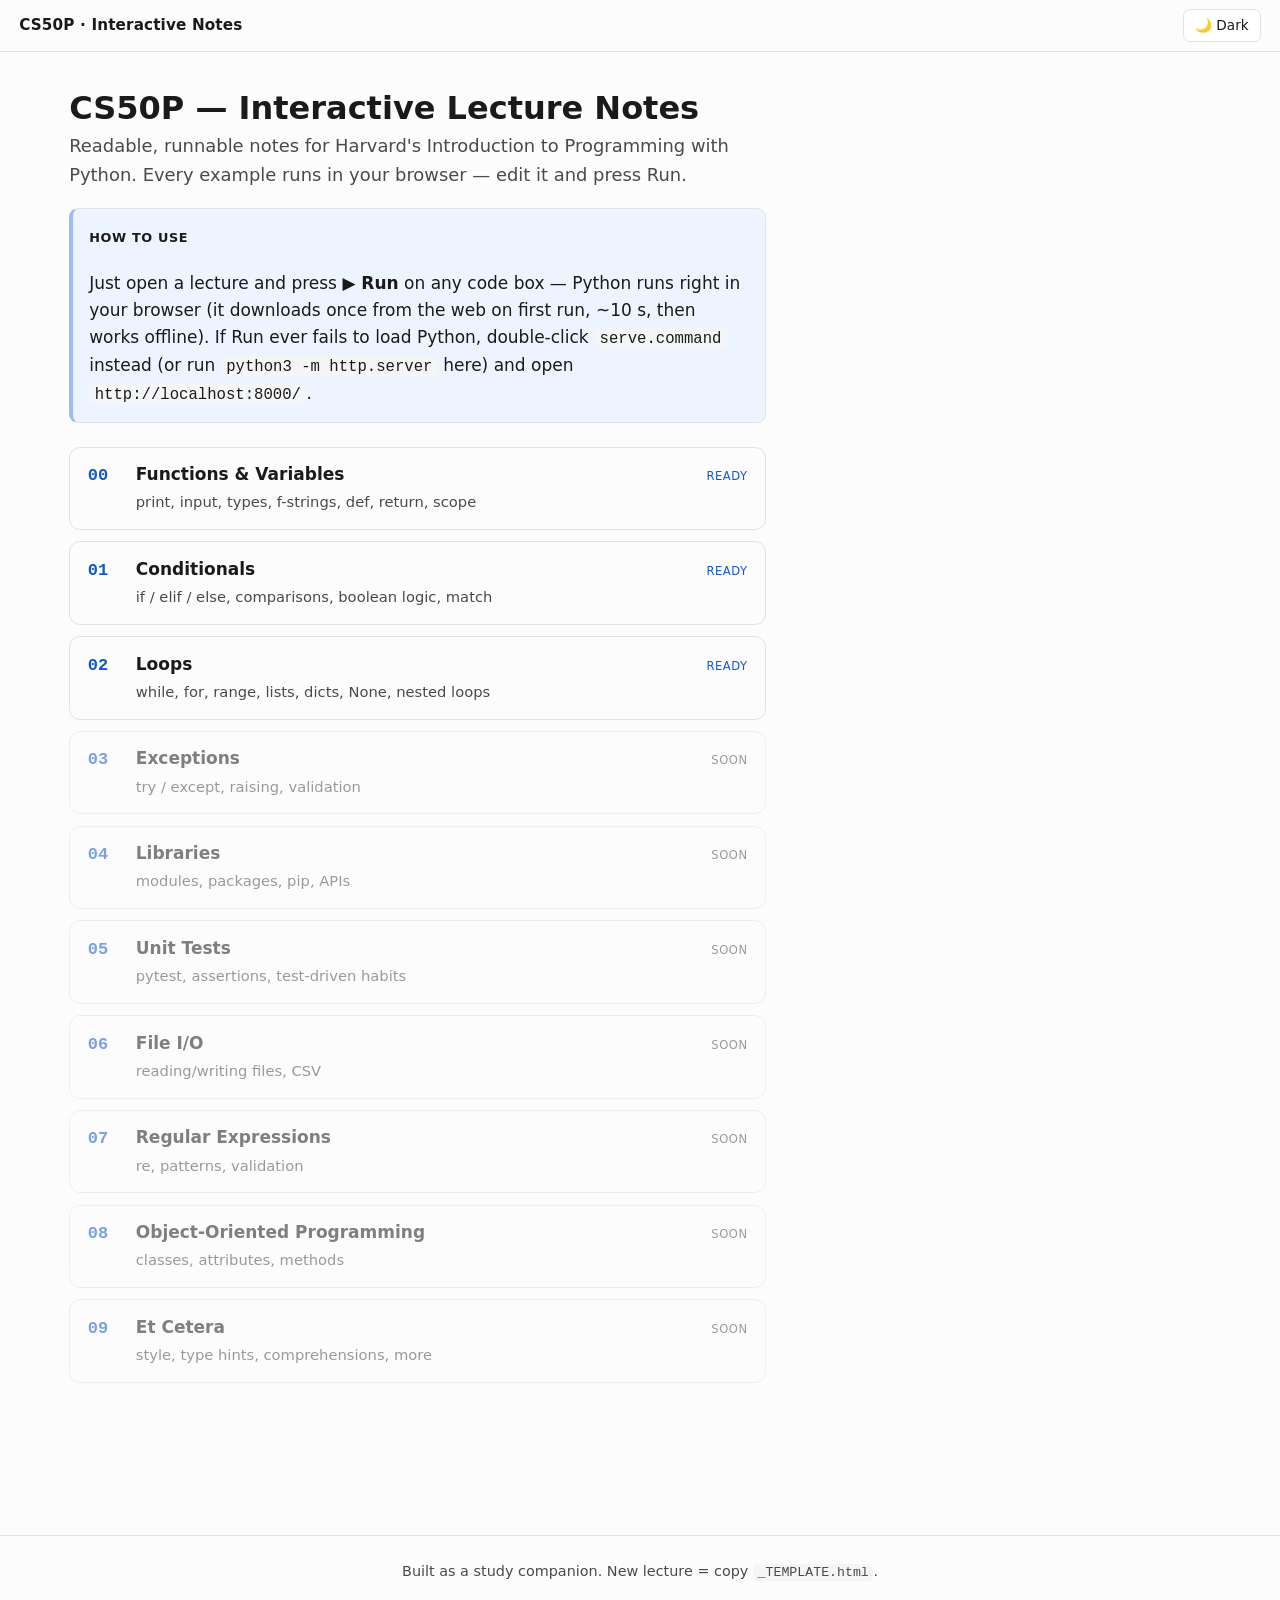
==== index.html @ d5aa1384 "Add Lecture 2 (Loops) Co-Authored-By: Claude Opus 4.8 (1M context) <noreply@anthropic.com>" ====
<!DOCTYPE html>
<html lang="en">
<head>
<meta charset="utf-8">
<meta name="viewport" content="width=device-width, initial-scale=1">
<title>CS50P — Interactive Lecture Notes</title>
<link rel="icon" href="data:,">
<link rel="stylesheet" href="assets/notes.css">
<script>try{var t=localStorage.getItem('cs50p-theme');if(t)document.documentElement.setAttribute('data-theme',t);}catch(e){}</script>
<style>
  .lec-list { list-style: none; padding: 0; margin: 1.5rem 0; display: grid; gap: .7rem; }
  .lec-list a, .lec-list .soon {
    display: flex; align-items: baseline; gap: .8rem; text-decoration: none;
    border: 1px solid var(--rule); border-radius: 11px; padding: .85rem 1.1rem; color: var(--fg);
  }
  .lec-list a:hover { border-color: var(--accent); background: var(--code-bg); }
  .lec-list .soon { opacity: .55; }
  .lec-num { font-family: var(--mono); color: var(--accent); font-weight: 700; min-width: 2.2rem; }
  .lec-title { font-weight: 600; }
  .lec-sub { color: var(--muted); font-size: .92rem; }
  .badge { margin-left: auto; font-size: .72rem; text-transform: uppercase; letter-spacing: .05em; color: var(--muted); }
  .badge.ready { color: var(--accent); }
</style>
</head>
<body>
<div id="progress"></div>
<header class="site">
  <span class="brand">CS50P · Interactive Notes</span>
  <span class="spacer"></span>
  <button class="theme-toggle" type="button" aria-pressed="false">🌙 Dark</button>
</header>

<div class="wrap" style="grid-template-columns: minmax(0,1fr);">
<main>
  <h1>CS50P — Interactive Lecture Notes</h1>
  <p class="lead subtitle">Readable, runnable notes for Harvard's Introduction to Programming with Python. Every example runs in your browser — edit it and press Run.</p>

  <div class="callout note">
    <span class="tag">How to use</span>
    <p style="margin-bottom:0">Just open a lecture and press <strong>▶ Run</strong> on any code box — Python runs right in your browser (it downloads once from the web on first run, ~10&nbsp;s, then works offline). If Run ever fails to load Python, double-click <code>serve.command</code> instead (or run <code>python3 -m http.server</code> here) and open <code>http://localhost:8000/</code>.</p>
  </div>

  <ol class="lec-list">
    <li><a href="lecture0.html"><span class="lec-num">00</span><span><span class="lec-title">Functions &amp; Variables</span><br><span class="lec-sub">print, input, types, f-strings, def, return, scope</span></span><span class="badge ready">Ready</span></a></li>
    <li><a href="lecture1.html"><span class="lec-num">01</span><span><span class="lec-title">Conditionals</span><br><span class="lec-sub">if / elif / else, comparisons, boolean logic, match</span></span><span class="badge ready">Ready</span></a></li>
    <li><a href="lecture2.html"><span class="lec-num">02</span><span><span class="lec-title">Loops</span><br><span class="lec-sub">while, for, range, lists, dicts, None, nested loops</span></span><span class="badge ready">Ready</span></a></li>
    <li class="soon"><span class="lec-num">03</span><span><span class="lec-title">Exceptions</span><br><span class="lec-sub">try / except, raising, validation</span></span><span class="badge">Soon</span></li>
    <li class="soon"><span class="lec-num">04</span><span><span class="lec-title">Libraries</span><br><span class="lec-sub">modules, packages, pip, APIs</span></span><span class="badge">Soon</span></li>
    <li class="soon"><span class="lec-num">05</span><span><span class="lec-title">Unit Tests</span><br><span class="lec-sub">pytest, assertions, test-driven habits</span></span><span class="badge">Soon</span></li>
    <li class="soon"><span class="lec-num">06</span><span><span class="lec-title">File I/O</span><br><span class="lec-sub">reading/writing files, CSV</span></span><span class="badge">Soon</span></li>
    <li class="soon"><span class="lec-num">07</span><span><span class="lec-title">Regular Expressions</span><br><span class="lec-sub">re, patterns, validation</span></span><span class="badge">Soon</span></li>
    <li class="soon"><span class="lec-num">08</span><span><span class="lec-title">Object-Oriented Programming</span><br><span class="lec-sub">classes, attributes, methods</span></span><span class="badge">Soon</span></li>
    <li class="soon"><span class="lec-num">09</span><span><span class="lec-title">Et Cetera</span><br><span class="lec-sub">style, type hints, comprehensions, more</span></span><span class="badge">Soon</span></li>
  </ol>
</main>
</div>

<footer class="site">Built as a study companion. New lecture = copy <code>_TEMPLATE.html</code>.</footer>
<script src="assets/notes.js" defer></script>
</body>
</html>
---- assets/notes.css ----
/* CS50P interactive lecture notes — shared styles.
   Lean by design: no framework, no build step. Light/dark via CSS variables. */

:root {
  --bg: #fcfcfc;
  --fg: #1a1a1a;
  --muted: #4a4a4a;
  --rule: #e3e3e3;
  --link: #1457c8;
  --accent: #1457c8;
  --code-bg: #f4f5f7;
  --code-fg: #1a1a1a;
  --comment: #6a8a5a;
  --panel: #ffffff;
  --note-bg: #eef4ff;
  --note-br: #9dbcf5;
  --gotcha-bg: #fff5e9;
  --gotcha-br: #f0b366;
  --good-bg: #e9f8ee;
  --good-br: #6fcf97;
  --bad-bg: #fdecec;
  --bad-br: #e88;
  --mm-bg: #f3eefe;
  --mm-br: #b79ef0;
  --maxw: 68ch;
  --mono: ui-monospace, "SF Mono", "JetBrains Mono", Menlo, Consolas, monospace;
  --sans: system-ui, -apple-system, "Segoe UI", Roboto, Helvetica, Arial, sans-serif;
}
[data-theme="dark"] {
  --bg: #15171a;
  --fg: #e6e6e6;
  --muted: #a0a0a0;
  --rule: #2c2f34;
  --link: #79a8ff;
  --accent: #79a8ff;
  --code-bg: #1e2126;
  --code-fg: #e6e6e6;
  --comment: #8fb87a;
  --panel: #1b1e22;
  --note-bg: #16243d;
  --note-br: #2f5694;
  --gotcha-bg: #2f2410;
  --gotcha-br: #7a5a23;
  --good-bg: #12301d;
  --good-br: #2f7a4d;
  --bad-bg: #321a1a;
  --bad-br: #7a3535;
  --mm-bg: #221a36;
  --mm-br: #5b4791;
}

* { box-sizing: border-box; }
html { font-size: 100%; scroll-behavior: smooth; }
@media (prefers-reduced-motion: reduce) { html { scroll-behavior: auto; } }

body {
  margin: 0;
  background: var(--bg);
  color: var(--fg);
  font-family: var(--sans);
  line-height: 1.6;
  font-size: 1.0625rem;
}

/* ---- top progress bar ---- */
#progress {
  position: fixed; top: 0; left: 0; height: 3px; width: 0%;
  background: var(--accent); z-index: 50; transition: width .1s linear;
}
@media (prefers-reduced-motion: reduce) { #progress { transition: none; } }

/* ---- header ---- */
header.site {
  position: sticky; top: 0; z-index: 40;
  display: flex; align-items: center; justify-content: space-between;
  gap: 1rem; padding: .55rem 1.2rem;
  background: var(--bg); /* fallback for older Safari */
  background: color-mix(in srgb, var(--bg) 88%, transparent);
  -webkit-backdrop-filter: blur(6px);
  backdrop-filter: blur(6px);
  border-bottom: 1px solid var(--rule);
}
header.site .brand { font-weight: 650; font-size: .95rem; letter-spacing: .01em; }
header.site a.brand { color: var(--fg); text-decoration: none; }
header.site .spacer { flex: 1; }
.theme-toggle {
  font: inherit; font-size: .85rem; cursor: pointer;
  background: var(--panel); color: var(--fg);
  border: 1px solid var(--rule); border-radius: 7px; padding: .3rem .7rem;
}
.theme-toggle:hover { border-color: var(--accent); }

/* ---- layout: TOC + content ---- */
.wrap { display: grid; grid-template-columns: minmax(0,1fr); max-width: 1180px; margin: 0 auto; }
@media (min-width: 1080px) {
  .wrap { grid-template-columns: 240px minmax(0,1fr); gap: 2.5rem; padding-right: 1.5rem; }
}
nav.toc {
  font-size: .9rem; padding: 1.5rem 0 1.5rem 1.2rem;
}
@media (min-width: 1080px) {
  nav.toc { position: sticky; top: 3.4rem; align-self: start; max-height: calc(100vh - 4rem); overflow-y: auto; }
}
nav.toc .toc-title { text-transform: uppercase; letter-spacing: .08em; font-size: .72rem; color: var(--muted); margin: 0 0 .6rem; }
nav.toc ol { list-style: none; margin: 0; padding: 0; }
nav.toc li { margin: .15rem 0; }
nav.toc a { color: var(--muted); text-decoration: none; display: block; padding: .2rem .5rem; border-left: 2px solid transparent; border-radius: 0 5px 5px 0; }
nav.toc a:hover { color: var(--fg); }
nav.toc a.active { color: var(--accent); border-left-color: var(--accent); background: var(--code-bg); }
nav.toc details { margin-bottom: .5rem; }
@media (min-width: 1080px) { nav.toc details > summary { display: none; } nav.toc details[open] ol, nav.toc ol { display: block; } }

main {
  max-width: var(--maxw);
  padding: 1.5rem 1.2rem 5rem;
  margin: 0 auto;
}
@media (min-width: 1080px) { main { margin: 0; } }

/* ---- prose ---- */
main h1 { font-size: 2rem; line-height: 1.2; margin: .8rem 0 .3rem; }
main h2 { font-size: 1.4rem; margin: 2.4rem 0 .6rem; padding-top: .4rem; scroll-margin-top: 4rem; border-top: 1px solid var(--rule); }
main h3 { font-size: 1.12rem; margin: 1.6rem 0 .4rem; scroll-margin-top: 4rem; }
main p, main li { max-width: var(--maxw); }
main a { color: var(--link); }
.lead { font-size: 1.12rem; color: var(--muted); }
.subtitle { color: var(--muted); margin-top: 0; }
code { font-family: var(--mono); font-size: .92em; background: var(--code-bg); padding: .1em .35em; border-radius: 5px; }
kbd { font-family: var(--mono); font-size: .82em; background: var(--panel); border: 1px solid var(--rule); border-bottom-width: 2px; border-radius: 5px; padding: .05em .4em; }

/* "what you'll be able to do" */
.objectives { background: var(--panel); border: 1px solid var(--rule); border-radius: 12px; padding: 1rem 1.2rem; }
.objectives h2 { border: 0; margin: 0 0 .4rem; padding: 0; font-size: 1rem; text-transform: uppercase; letter-spacing: .06em; color: var(--muted); }
.objectives ul { margin: 0; padding-left: 1.2rem; }
.objectives li { margin: .3rem 0; }

/* ---- callouts ---- */
.callout { border: 1px solid var(--rule); border-left-width: 4px; border-radius: 9px; padding: .85rem 1rem; margin: 1.2rem 0; }
.callout p:first-child { margin-top: 0; } .callout p:last-child { margin-bottom: 0; }
.callout .tag { font-weight: 650; font-size: .8rem; text-transform: uppercase; letter-spacing: .05em; display: inline-block; margin-bottom: .25rem; }
.note   { background: var(--note-bg);   border-left-color: var(--note-br); }
.gotcha { background: var(--gotcha-bg); border-left-color: var(--gotcha-br); }
.later  { background: var(--code-bg);   border-left-color: var(--muted); font-size: .95rem; }

/* mental model box */
.mental-model { background: var(--mm-bg); border: 1px solid var(--mm-br); border-radius: 12px; padding: 1.1rem 1.2rem; margin: 1.4rem 0; }
.mental-model .tag { color: var(--accent); }
.mm-diagram { display: flex; flex-wrap: wrap; gap: .6rem 1rem; align-items: stretch; margin-top: .8rem; }
.mm-card { flex: 1 1 220px; background: var(--panel); border: 1px solid var(--rule); border-radius: 9px; padding: .7rem .85rem; }
.mm-card b { display: block; font-family: var(--mono); }
.mm-card .arrow { color: var(--accent); font-weight: 700; }

/* ---- code cells (break out wider than prose) ---- */
.cell { margin: 1.1rem 0; }
.cell, .codeblock { width: 100%; }
@media (min-width: 880px) {
  .cell, .codeblock { width: calc(100% + 7rem); margin-left: -3.5rem; margin-right: -3.5rem; }
}
.cell-shell { border: 1px solid var(--rule); border-radius: 11px; overflow: hidden; background: var(--code-bg); }
.cell-code {
  display: block; width: 100%; border: 0; resize: vertical; min-height: 2.6rem;
  font-family: var(--mono); font-size: .95rem; line-height: 1.5;
  padding: .8rem 1rem; background: var(--code-bg); color: var(--code-fg);
  tab-size: 4; white-space: pre; overflow-x: auto; scrollbar-gutter: stable;
}
.cell-code:focus { outline: 2px solid var(--accent); outline-offset: -2px; }
.cell-bar button:focus-visible, .quiz .opt:focus-visible, .theme-toggle:focus-visible,
.copy-btn:focus-visible, nav.toc a:focus-visible { outline: 2px solid var(--accent); outline-offset: 2px; }
.cell-bar { display: flex; align-items: center; gap: .5rem; padding: .45rem .6rem; border-top: 1px solid var(--rule); background: var(--panel); }
.cell-bar button {
  font: inherit; font-size: .85rem; cursor: pointer; border-radius: 7px;
  border: 1px solid var(--rule); background: var(--bg); color: var(--fg); padding: .3rem .7rem;
}
.cell-bar button.run { background: var(--accent); color: #fff; border-color: var(--accent); font-weight: 600; }
.cell-bar button:hover { filter: brightness(1.05); }
.cell-bar button:disabled { opacity: .55; cursor: progress; }
.cell-bar .status { font-size: .8rem; color: var(--muted); margin-left: auto; }
.cell-out {
  font-family: var(--mono); font-size: .92rem; white-space: pre-wrap; word-break: break-word;
  margin: 0; padding: 0 1rem; max-height: 0; overflow: hidden;
  border-top: 0 solid var(--rule); background: var(--panel); transition: max-height .15s ease, padding .15s ease;
}
.cell-out.show { max-height: 75vh; overflow: auto; padding: .7rem 1rem; border-top: 1px solid var(--rule); }
.cell-out.show.stale { opacity: .5; }  /* output no longer matches edited code */
.cell-out .err { color: #c0392b; } [data-theme="dark"] .cell-out .err { color: #ff6b6b; }
.cell-out .err b { color: inherit; }
@media (prefers-reduced-motion: reduce) { .cell-out { transition: none; } }

/* caption shown just above a code cell */
.cell-note { color: var(--muted); font-size: .92rem; margin: 1.15rem 0 .35rem; }

/* static (non-runnable) code block + copy */
.codeblock { position: relative; }
.codeblock pre { margin: 0; background: var(--code-bg); border: 1px solid var(--rule); border-radius: 11px; padding: .9rem 1rem; overflow-x: auto; }
.codeblock pre code { background: none; padding: 0; font-size: .92rem; }
.copy-btn { position: absolute; top: .5rem; right: .5rem; font: inherit; font-size: .78rem; cursor: pointer; background: var(--panel); border: 1px solid var(--rule); border-radius: 6px; padding: .2rem .55rem; color: var(--fg); }
.copy-btn:hover { border-color: var(--accent); }

/* tint comments in code (purely cosmetic, applied by JS) */
.cmt { color: var(--comment); font-style: italic; }

/* ---- predict / reveal ---- */
details.predict { border: 1px dashed var(--note-br); border-radius: 9px; padding: .2rem .9rem; margin: 1rem 0; background: var(--note-bg); }
details.predict > summary { cursor: pointer; font-weight: 600; padding: .55rem 0; }
details.predict > summary::marker { color: var(--accent); }
details.predict pre { background: var(--panel); border: 1px solid var(--rule); border-radius: 7px; padding: .6rem .8rem; overflow-x: auto; font-family: var(--mono); font-size: .9rem; }

/* ---- quiz ---- */
.quiz { border: 1px solid var(--rule); border-radius: 11px; padding: 1rem 1.1rem; margin: 1.3rem 0; background: var(--panel); }
.quiz .quiz-q { font-weight: 600; margin: 0 0 .7rem; }
.quiz .opts { display: grid; gap: .5rem; }
.quiz .opt {
  display: block; width: 100%; text-align: left; font: inherit; cursor: pointer;
  background: var(--bg); color: var(--fg); border: 1px solid var(--rule); border-radius: 8px; padding: .55rem .8rem;
}
.quiz .opt:hover { border-color: var(--accent); }
.quiz .opt.correct { background: var(--good-bg); border-color: var(--good-br); }
.quiz .opt.wrong   { background: var(--bad-bg);  border-color: var(--bad-br); }
.quiz .opt[disabled] { cursor: default; }
.quiz .why { display: none; margin-top: .7rem; font-size: .95rem; padding: .55rem .8rem; border-radius: 8px; background: var(--code-bg); }
.quiz .why.show { display: block; }
.quiz .why.ok { background: var(--good-bg); }

/* gotchas recap list */
.gotcha-list { background: var(--gotcha-bg); border: 1px solid var(--gotcha-br); border-radius: 12px; padding: 1rem 1.2rem 1rem 1.4rem; }
.gotcha-list h2 { border: 0; margin-top: .2rem; }
.gotcha-list li { margin: .4rem 0; }

footer.site { border-top: 1px solid var(--rule); margin-top: 3rem; padding: 1.5rem 1.2rem; color: var(--muted); font-size: .9rem; text-align: center; }

.banner { background: var(--gotcha-bg); border-bottom: 1px solid var(--gotcha-br); padding: .7rem 1.2rem; font-size: .92rem; text-align: center; }
.banner code { background: var(--panel); }
.hidden { display: none !important; }

/* ---- print / PDF ---- */
@media print {
  #progress, header.site, nav.toc, .theme-toggle, .cell-bar, footer.site { display: none !important; }
  .wrap { display: block; max-width: none; padding: 0; }
  main { max-width: none; margin: 0; padding: 0; }
  .cell, .codeblock { width: 100%; margin-left: 0; margin-right: 0; }
  .cell-out, .cell-out.show { max-height: none !important; overflow: visible !important; }
  .cell-shell, .codeblock pre, .callout, .quiz, .mental-model, .gotcha-list { page-break-inside: avoid; break-inside: avoid; }
  a { color: inherit; text-decoration: underline; }
}
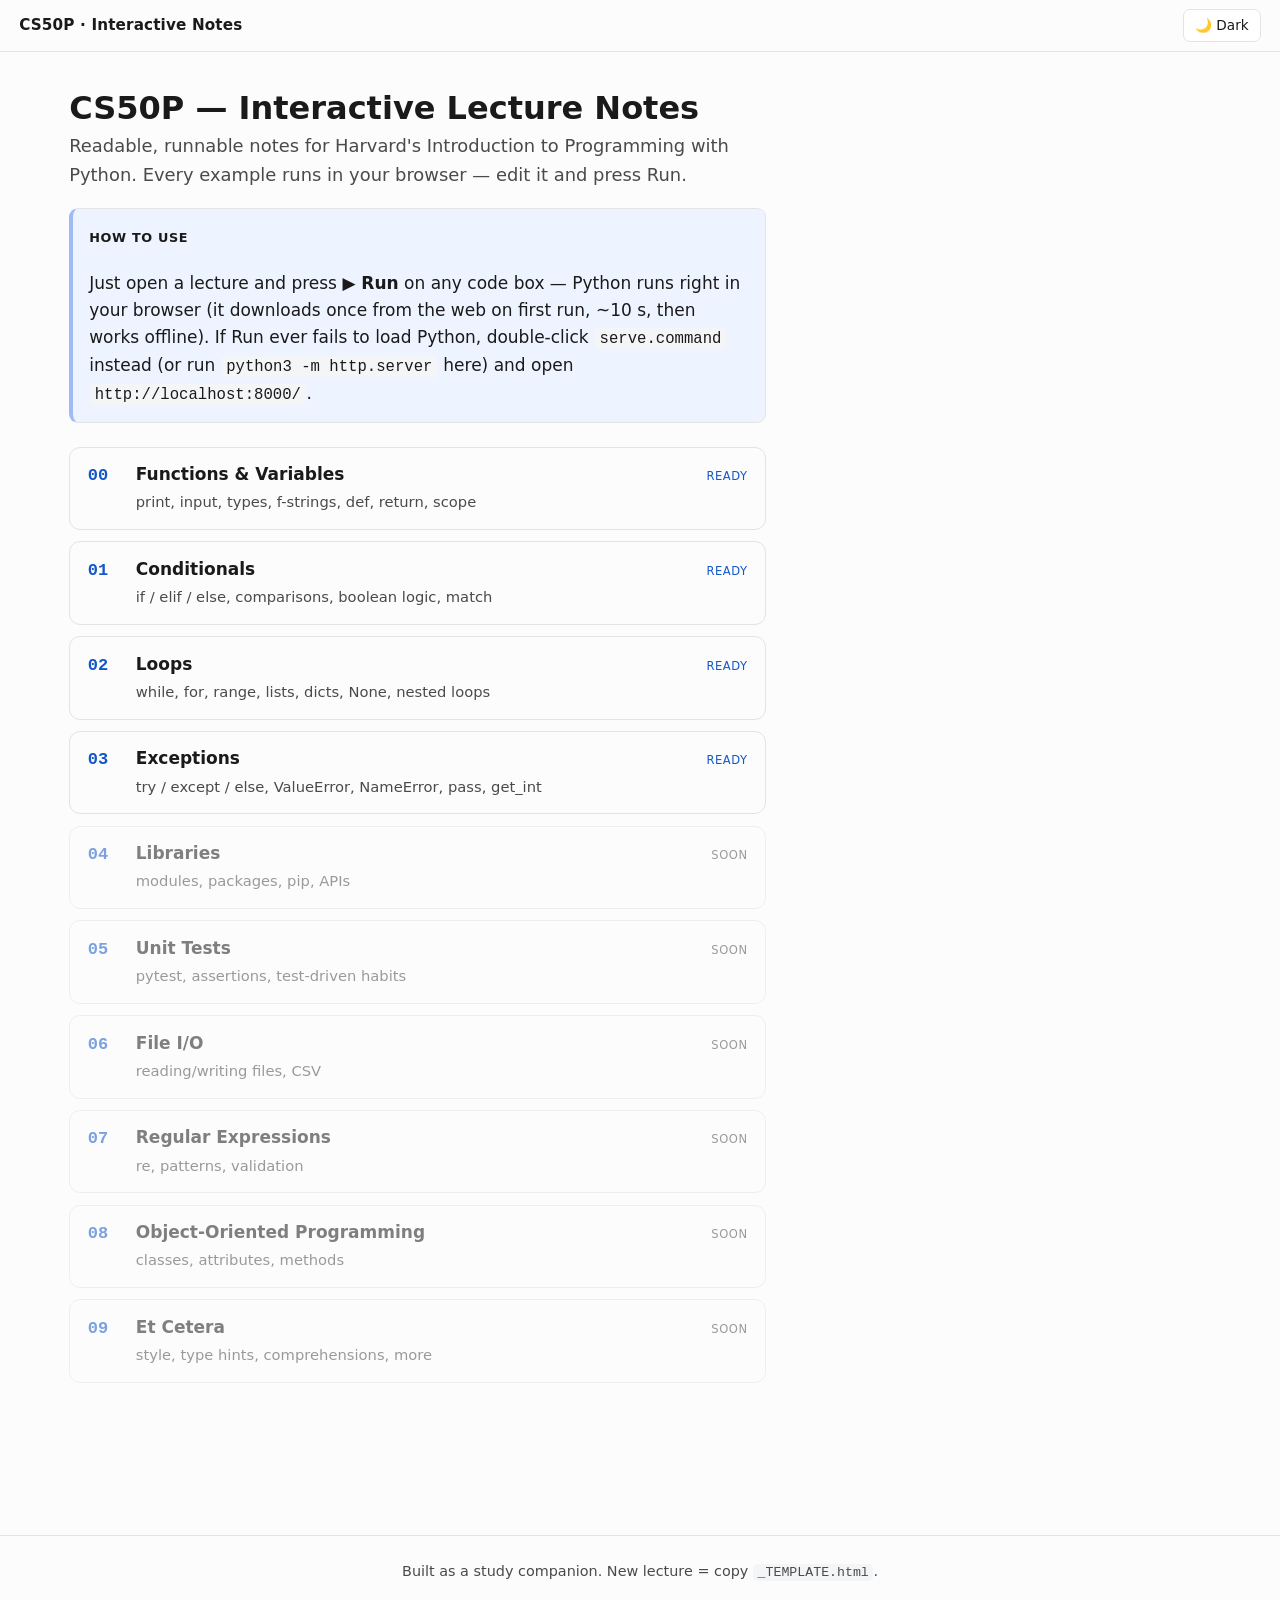
==== commit 715ecc2b: "Lecture 3 (Exceptions) + per-cell isolation engine update across all lectures Co-Authored-By: Claude" ====
--- a/index.html
+++ b/index.html
@@ -44,7 +44,7 @@
     <li><a href="lecture0.html"><span class="lec-num">00</span><span><span class="lec-title">Functions &amp; Variables</span><br><span class="lec-sub">print, input, types, f-strings, def, return, scope</span></span><span class="badge ready">Ready</span></a></li>
     <li><a href="lecture1.html"><span class="lec-num">01</span><span><span class="lec-title">Conditionals</span><br><span class="lec-sub">if / elif / else, comparisons, boolean logic, match</span></span><span class="badge ready">Ready</span></a></li>
     <li><a href="lecture2.html"><span class="lec-num">02</span><span><span class="lec-title">Loops</span><br><span class="lec-sub">while, for, range, lists, dicts, None, nested loops</span></span><span class="badge ready">Ready</span></a></li>
-    <li class="soon"><span class="lec-num">03</span><span><span class="lec-title">Exceptions</span><br><span class="lec-sub">try / except, raising, validation</span></span><span class="badge">Soon</span></li>
+    <li><a href="lecture3.html"><span class="lec-num">03</span><span><span class="lec-title">Exceptions</span><br><span class="lec-sub">try / except / else, ValueError, NameError, pass, get_int</span></span><span class="badge ready">Ready</span></a></li>
     <li class="soon"><span class="lec-num">04</span><span><span class="lec-title">Libraries</span><br><span class="lec-sub">modules, packages, pip, APIs</span></span><span class="badge">Soon</span></li>
     <li class="soon"><span class="lec-num">05</span><span><span class="lec-title">Unit Tests</span><br><span class="lec-sub">pytest, assertions, test-driven habits</span></span><span class="badge">Soon</span></li>
     <li class="soon"><span class="lec-num">06</span><span><span class="lec-title">File I/O</span><br><span class="lec-sub">reading/writing files, CSV</span></span><span class="badge">Soon</span></li>
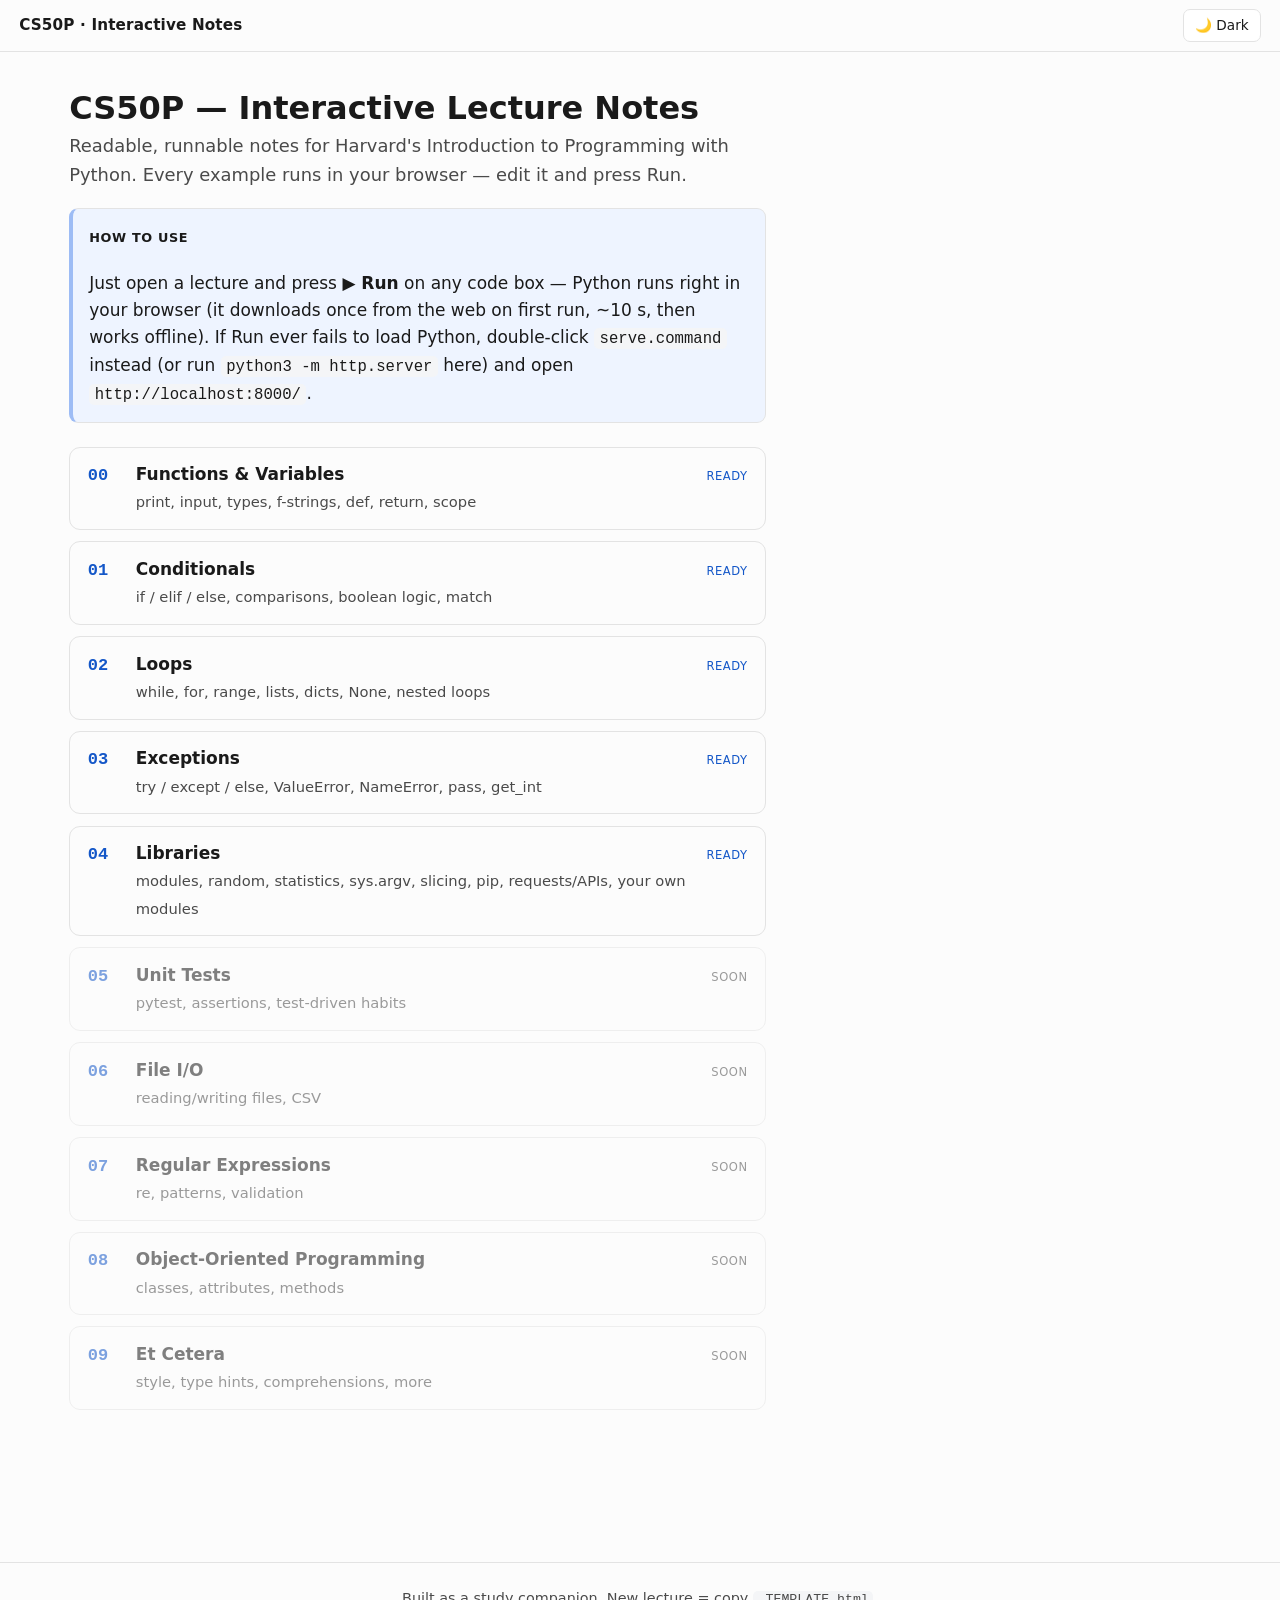
==== commit 0c1a467d: "Add Lecture 4 (Libraries) Co-Authored-By: Claude Opus 4.8 (1M context) <noreply@anthropic.com>" ====
--- a/index.html
+++ b/index.html
@@ -45,7 +45,7 @@
     <li><a href="lecture1.html"><span class="lec-num">01</span><span><span class="lec-title">Conditionals</span><br><span class="lec-sub">if / elif / else, comparisons, boolean logic, match</span></span><span class="badge ready">Ready</span></a></li>
     <li><a href="lecture2.html"><span class="lec-num">02</span><span><span class="lec-title">Loops</span><br><span class="lec-sub">while, for, range, lists, dicts, None, nested loops</span></span><span class="badge ready">Ready</span></a></li>
     <li><a href="lecture3.html"><span class="lec-num">03</span><span><span class="lec-title">Exceptions</span><br><span class="lec-sub">try / except / else, ValueError, NameError, pass, get_int</span></span><span class="badge ready">Ready</span></a></li>
-    <li class="soon"><span class="lec-num">04</span><span><span class="lec-title">Libraries</span><br><span class="lec-sub">modules, packages, pip, APIs</span></span><span class="badge">Soon</span></li>
+    <li><a href="lecture4.html"><span class="lec-num">04</span><span><span class="lec-title">Libraries</span><br><span class="lec-sub">modules, random, statistics, sys.argv, slicing, pip, requests/APIs, your own modules</span></span><span class="badge ready">Ready</span></a></li>
     <li class="soon"><span class="lec-num">05</span><span><span class="lec-title">Unit Tests</span><br><span class="lec-sub">pytest, assertions, test-driven habits</span></span><span class="badge">Soon</span></li>
     <li class="soon"><span class="lec-num">06</span><span><span class="lec-title">File I/O</span><br><span class="lec-sub">reading/writing files, CSV</span></span><span class="badge">Soon</span></li>
     <li class="soon"><span class="lec-num">07</span><span><span class="lec-title">Regular Expressions</span><br><span class="lec-sub">re, patterns, validation</span></span><span class="badge">Soon</span></li>
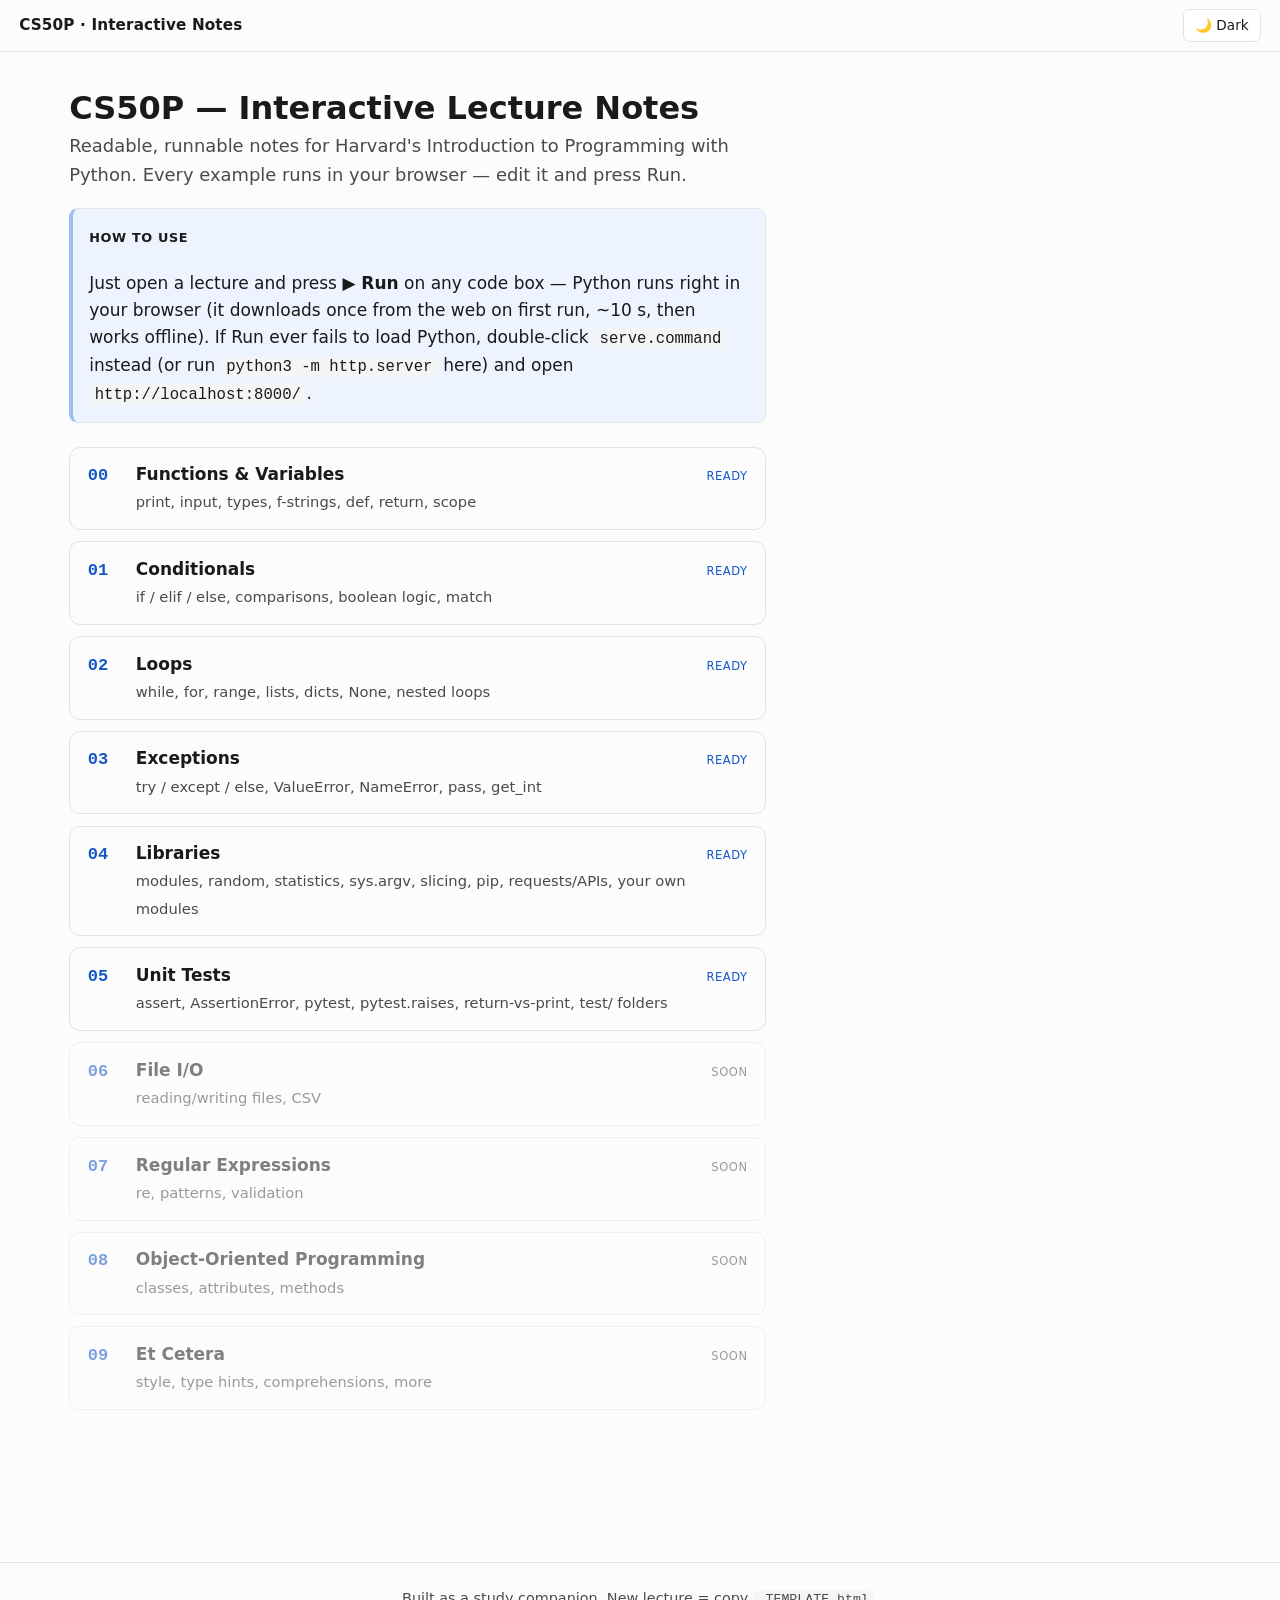
==== commit 0529b6bc: "Add Lecture 5 (Unit Tests) Co-Authored-By: Claude Opus 4.8 (1M context) <noreply@anthropic.com>" ====
--- a/index.html
+++ b/index.html
@@ -46,7 +46,7 @@
     <li><a href="lecture2.html"><span class="lec-num">02</span><span><span class="lec-title">Loops</span><br><span class="lec-sub">while, for, range, lists, dicts, None, nested loops</span></span><span class="badge ready">Ready</span></a></li>
     <li><a href="lecture3.html"><span class="lec-num">03</span><span><span class="lec-title">Exceptions</span><br><span class="lec-sub">try / except / else, ValueError, NameError, pass, get_int</span></span><span class="badge ready">Ready</span></a></li>
     <li><a href="lecture4.html"><span class="lec-num">04</span><span><span class="lec-title">Libraries</span><br><span class="lec-sub">modules, random, statistics, sys.argv, slicing, pip, requests/APIs, your own modules</span></span><span class="badge ready">Ready</span></a></li>
-    <li class="soon"><span class="lec-num">05</span><span><span class="lec-title">Unit Tests</span><br><span class="lec-sub">pytest, assertions, test-driven habits</span></span><span class="badge">Soon</span></li>
+    <li><a href="lecture5.html"><span class="lec-num">05</span><span><span class="lec-title">Unit Tests</span><br><span class="lec-sub">assert, AssertionError, pytest, pytest.raises, return-vs-print, test/ folders</span></span><span class="badge ready">Ready</span></a></li>
     <li class="soon"><span class="lec-num">06</span><span><span class="lec-title">File I/O</span><br><span class="lec-sub">reading/writing files, CSV</span></span><span class="badge">Soon</span></li>
     <li class="soon"><span class="lec-num">07</span><span><span class="lec-title">Regular Expressions</span><br><span class="lec-sub">re, patterns, validation</span></span><span class="badge">Soon</span></li>
     <li class="soon"><span class="lec-num">08</span><span><span class="lec-title">Object-Oriented Programming</span><br><span class="lec-sub">classes, attributes, methods</span></span><span class="badge">Soon</span></li>
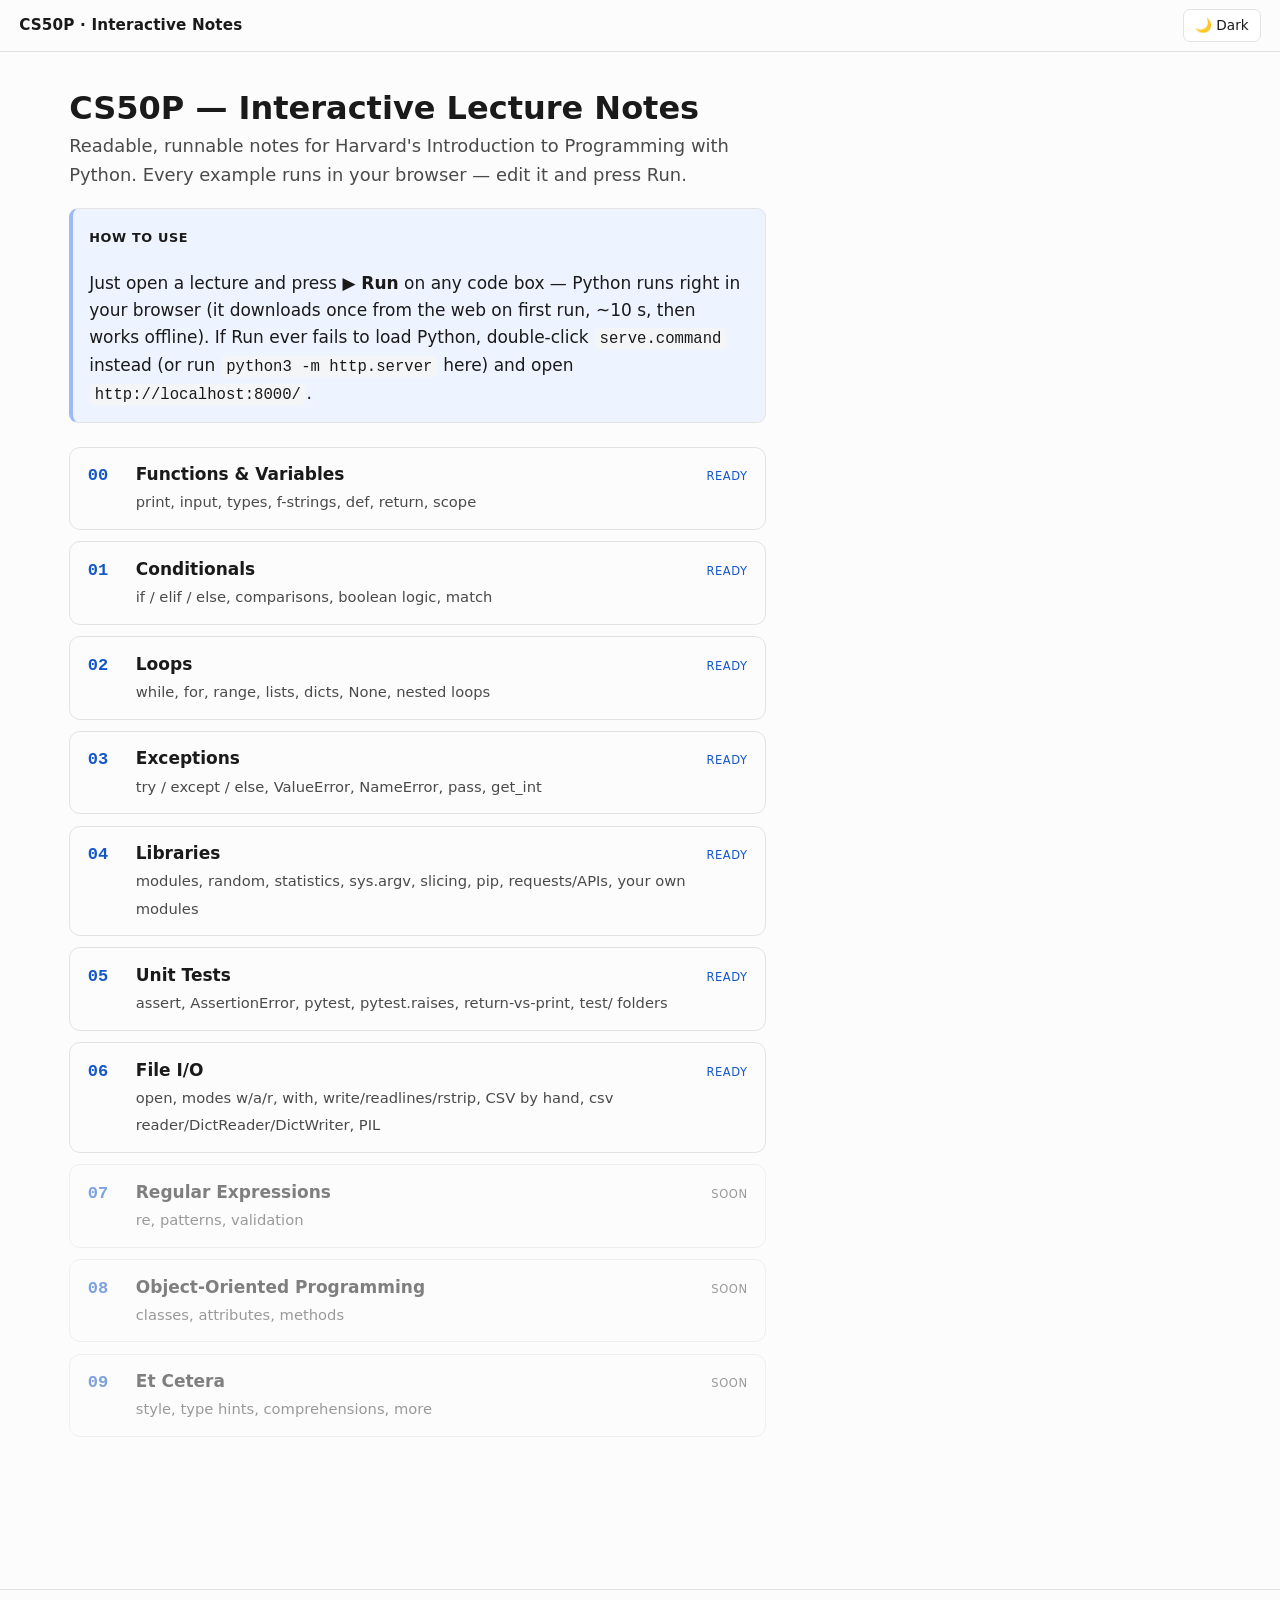
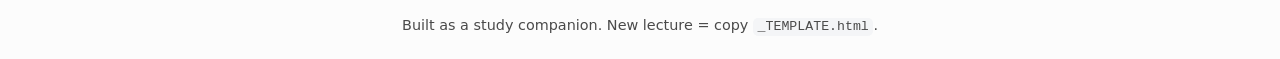
==== commit d6eed965: "Add Lecture 6 (File I/O) Co-Authored-By: Claude Opus 4.8 (1M context) <noreply@anthropic.com>" ====
--- a/index.html
+++ b/index.html
@@ -47,7 +47,7 @@
     <li><a href="lecture3.html"><span class="lec-num">03</span><span><span class="lec-title">Exceptions</span><br><span class="lec-sub">try / except / else, ValueError, NameError, pass, get_int</span></span><span class="badge ready">Ready</span></a></li>
     <li><a href="lecture4.html"><span class="lec-num">04</span><span><span class="lec-title">Libraries</span><br><span class="lec-sub">modules, random, statistics, sys.argv, slicing, pip, requests/APIs, your own modules</span></span><span class="badge ready">Ready</span></a></li>
     <li><a href="lecture5.html"><span class="lec-num">05</span><span><span class="lec-title">Unit Tests</span><br><span class="lec-sub">assert, AssertionError, pytest, pytest.raises, return-vs-print, test/ folders</span></span><span class="badge ready">Ready</span></a></li>
-    <li class="soon"><span class="lec-num">06</span><span><span class="lec-title">File I/O</span><br><span class="lec-sub">reading/writing files, CSV</span></span><span class="badge">Soon</span></li>
+    <li><a href="lecture6.html"><span class="lec-num">06</span><span><span class="lec-title">File I/O</span><br><span class="lec-sub">open, modes w/a/r, with, write/readlines/rstrip, CSV by hand, csv reader/DictReader/DictWriter, PIL</span></span><span class="badge ready">Ready</span></a></li>
     <li class="soon"><span class="lec-num">07</span><span><span class="lec-title">Regular Expressions</span><br><span class="lec-sub">re, patterns, validation</span></span><span class="badge">Soon</span></li>
     <li class="soon"><span class="lec-num">08</span><span><span class="lec-title">Object-Oriented Programming</span><br><span class="lec-sub">classes, attributes, methods</span></span><span class="badge">Soon</span></li>
     <li class="soon"><span class="lec-num">09</span><span><span class="lec-title">Et Cetera</span><br><span class="lec-sub">style, type hints, comprehensions, more</span></span><span class="badge">Soon</span></li>
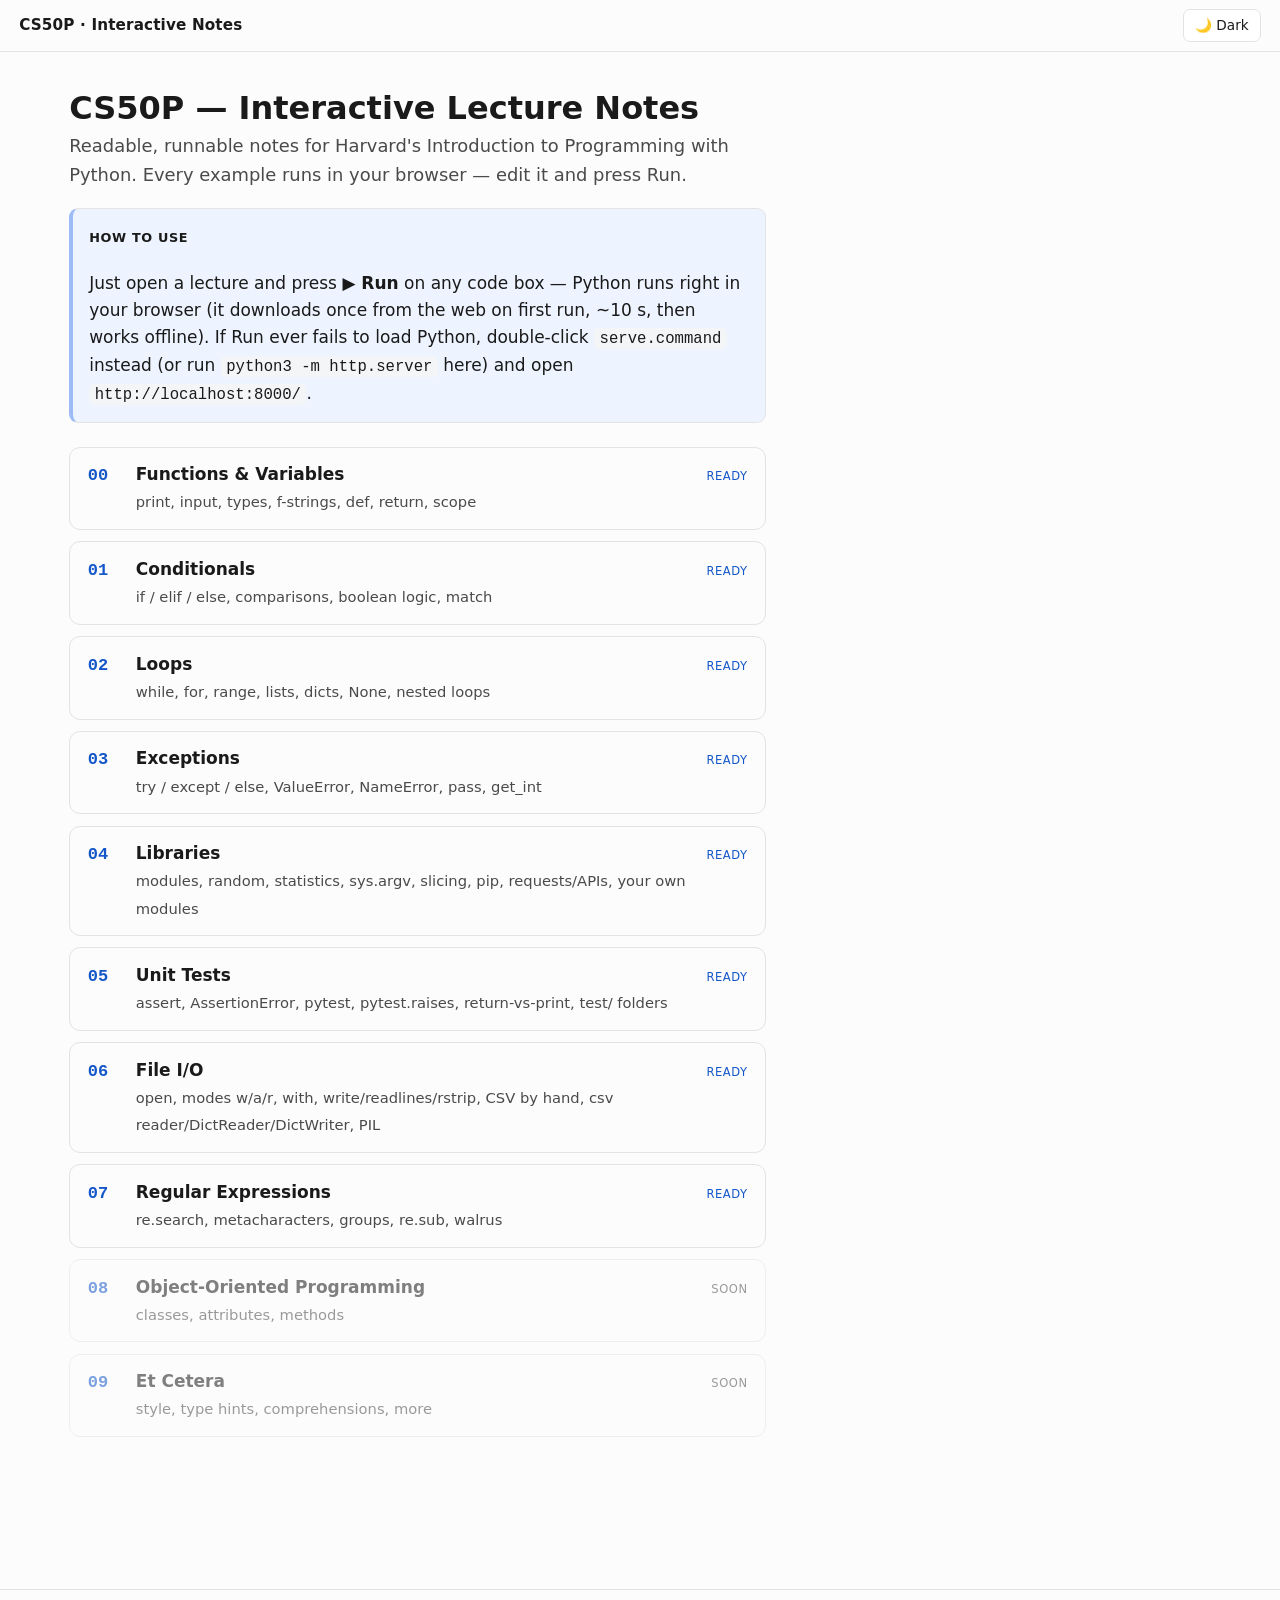
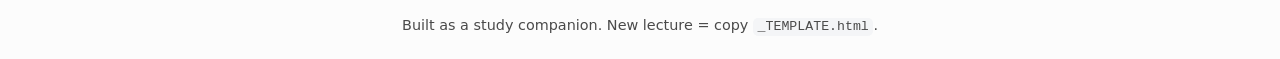
==== commit e0e29a88: "Add Lecture 7 (Regular Expressions) Co-Authored-By: Claude Opus 4.8 (1M context) <noreply@anthropic." ====
--- a/index.html
+++ b/index.html
@@ -48,7 +48,7 @@
     <li><a href="lecture4.html"><span class="lec-num">04</span><span><span class="lec-title">Libraries</span><br><span class="lec-sub">modules, random, statistics, sys.argv, slicing, pip, requests/APIs, your own modules</span></span><span class="badge ready">Ready</span></a></li>
     <li><a href="lecture5.html"><span class="lec-num">05</span><span><span class="lec-title">Unit Tests</span><br><span class="lec-sub">assert, AssertionError, pytest, pytest.raises, return-vs-print, test/ folders</span></span><span class="badge ready">Ready</span></a></li>
     <li><a href="lecture6.html"><span class="lec-num">06</span><span><span class="lec-title">File I/O</span><br><span class="lec-sub">open, modes w/a/r, with, write/readlines/rstrip, CSV by hand, csv reader/DictReader/DictWriter, PIL</span></span><span class="badge ready">Ready</span></a></li>
-    <li class="soon"><span class="lec-num">07</span><span><span class="lec-title">Regular Expressions</span><br><span class="lec-sub">re, patterns, validation</span></span><span class="badge">Soon</span></li>
+    <li><a href="lecture7.html"><span class="lec-num">07</span><span><span class="lec-title">Regular Expressions</span><br><span class="lec-sub">re.search, metacharacters, groups, re.sub, walrus</span></span><span class="badge ready">Ready</span></a></li>
     <li class="soon"><span class="lec-num">08</span><span><span class="lec-title">Object-Oriented Programming</span><br><span class="lec-sub">classes, attributes, methods</span></span><span class="badge">Soon</span></li>
     <li class="soon"><span class="lec-num">09</span><span><span class="lec-title">Et Cetera</span><br><span class="lec-sub">style, type hints, comprehensions, more</span></span><span class="badge">Soon</span></li>
   </ol>
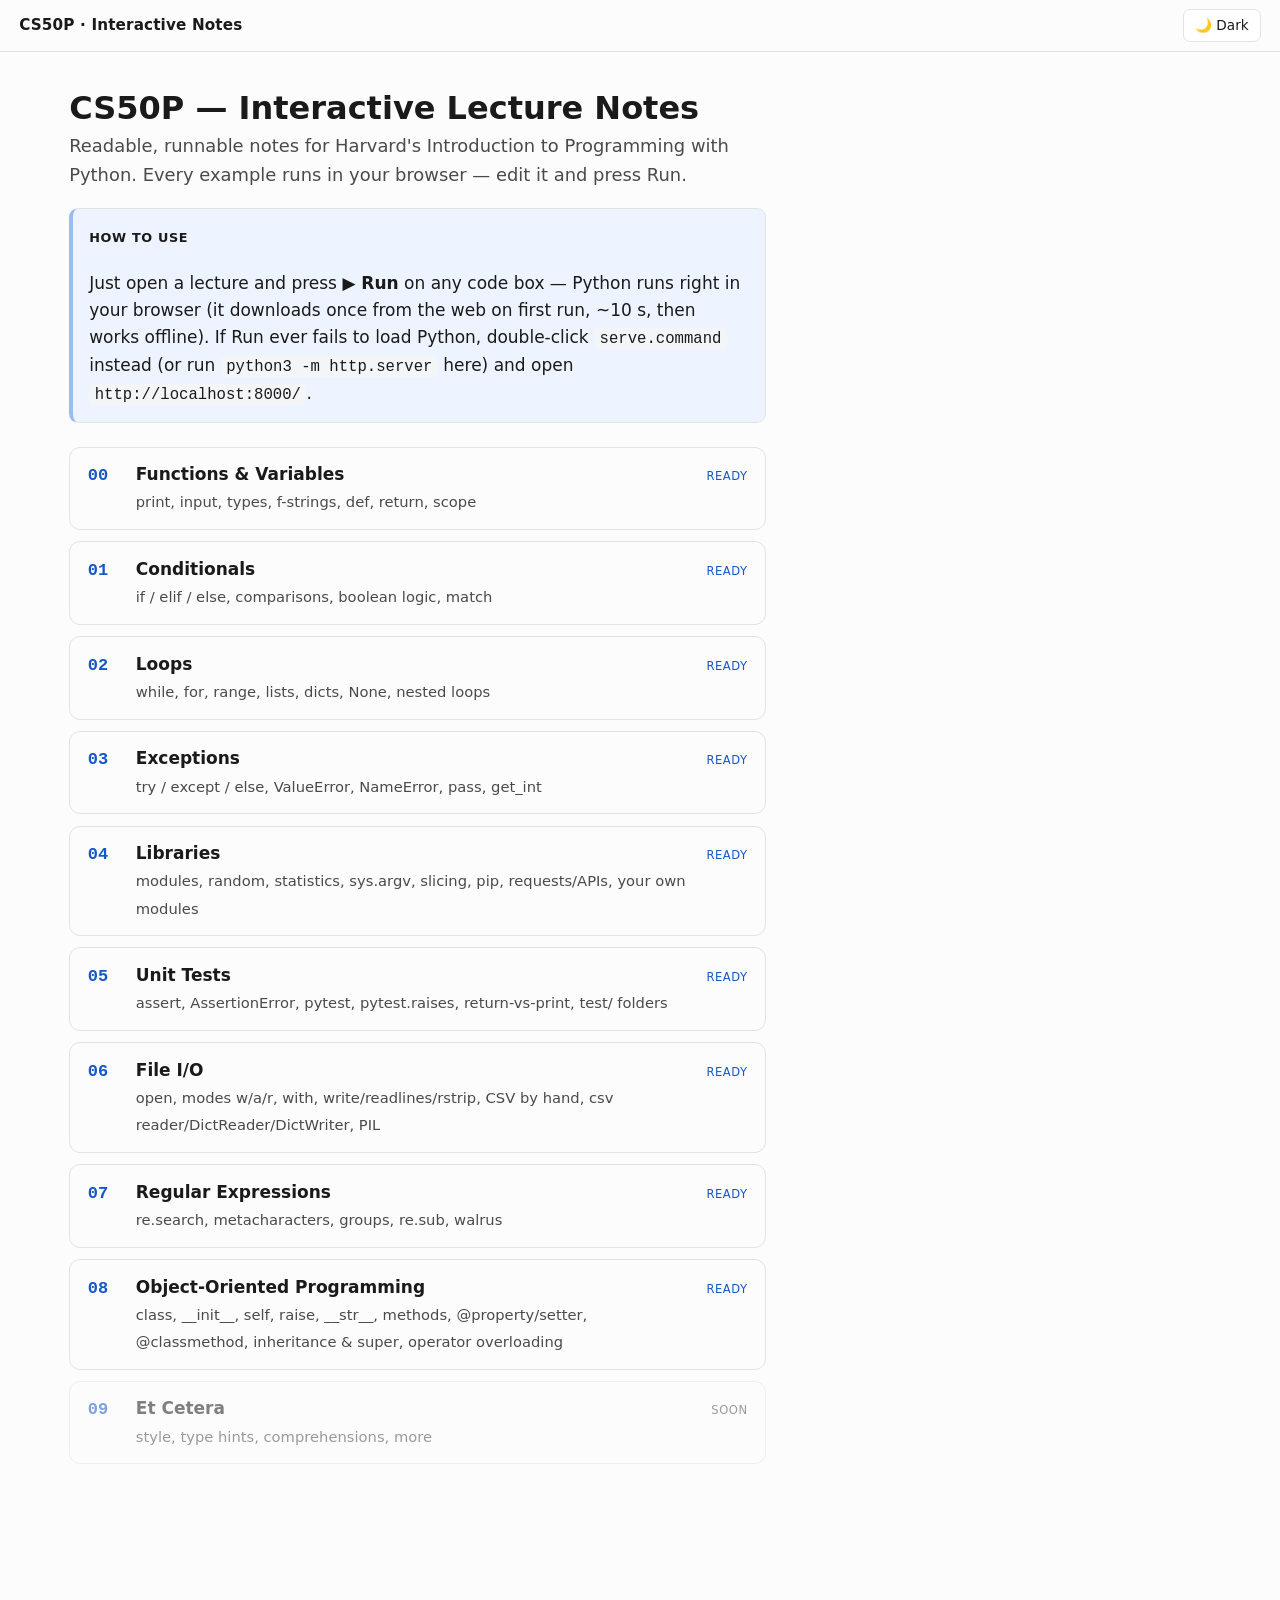
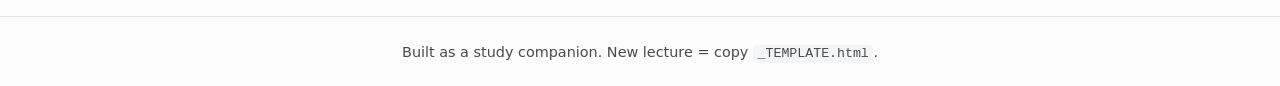
==== commit 5695049e: "Add Lecture 8 (OOP) Co-Authored-By: Claude Opus 4.8 (1M context) <noreply@anthropic.com>" ====
--- a/index.html
+++ b/index.html
@@ -49,7 +49,7 @@
     <li><a href="lecture5.html"><span class="lec-num">05</span><span><span class="lec-title">Unit Tests</span><br><span class="lec-sub">assert, AssertionError, pytest, pytest.raises, return-vs-print, test/ folders</span></span><span class="badge ready">Ready</span></a></li>
     <li><a href="lecture6.html"><span class="lec-num">06</span><span><span class="lec-title">File I/O</span><br><span class="lec-sub">open, modes w/a/r, with, write/readlines/rstrip, CSV by hand, csv reader/DictReader/DictWriter, PIL</span></span><span class="badge ready">Ready</span></a></li>
     <li><a href="lecture7.html"><span class="lec-num">07</span><span><span class="lec-title">Regular Expressions</span><br><span class="lec-sub">re.search, metacharacters, groups, re.sub, walrus</span></span><span class="badge ready">Ready</span></a></li>
-    <li class="soon"><span class="lec-num">08</span><span><span class="lec-title">Object-Oriented Programming</span><br><span class="lec-sub">classes, attributes, methods</span></span><span class="badge">Soon</span></li>
+    <li><a href="lecture8.html"><span class="lec-num">08</span><span><span class="lec-title">Object-Oriented Programming</span><br><span class="lec-sub">class, __init__, self, raise, __str__, methods, @property/setter, @classmethod, inheritance &amp; super, operator overloading</span></span><span class="badge ready">Ready</span></a></li>
     <li class="soon"><span class="lec-num">09</span><span><span class="lec-title">Et Cetera</span><br><span class="lec-sub">style, type hints, comprehensions, more</span></span><span class="badge">Soon</span></li>
   </ol>
 </main>
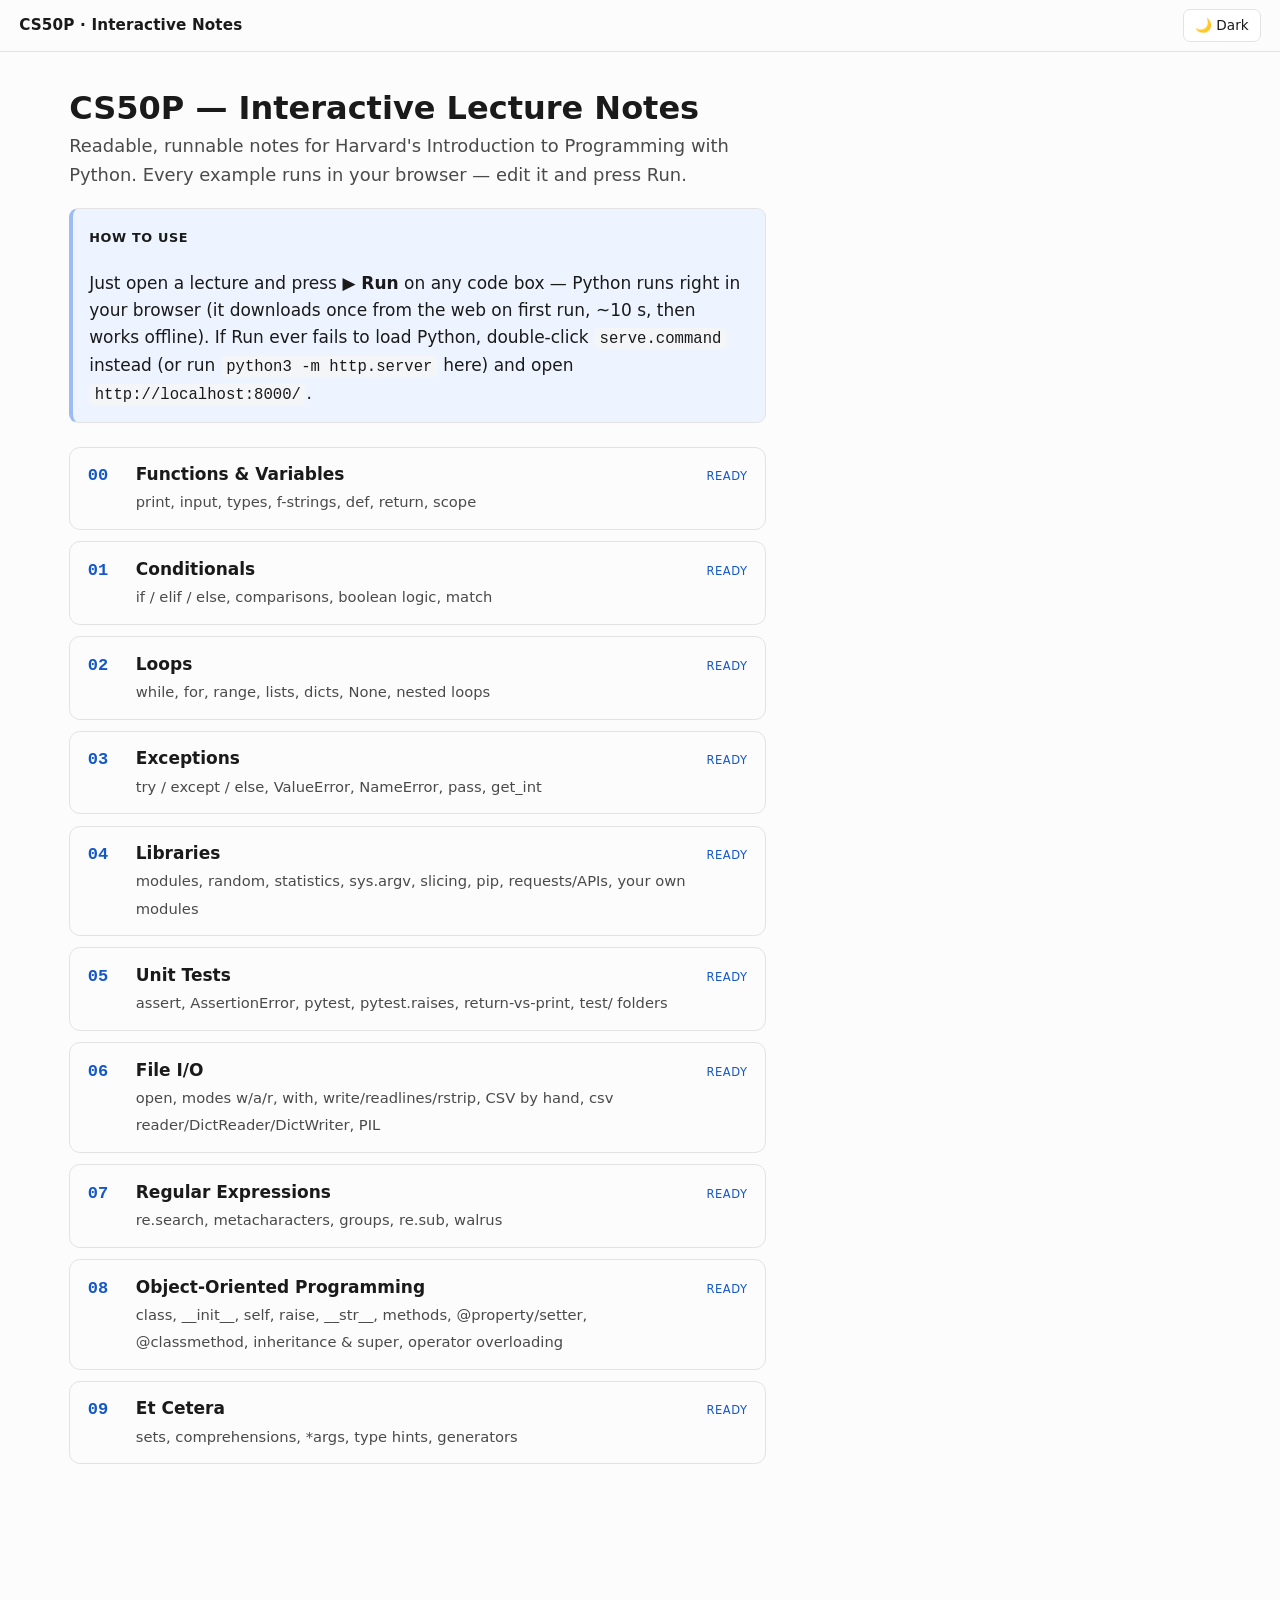
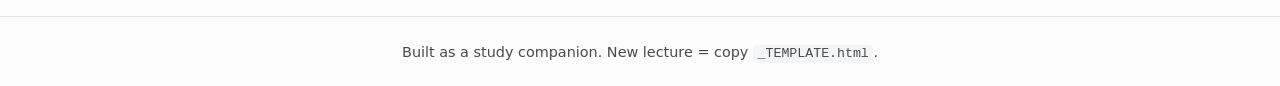
==== commit f70f587e: "Add Lecture 9 (Et Cetera) — all 10 lectures complete Co-Authored-By: Claude Opus 4.8 (1M context) <n" ====
--- a/index.html
+++ b/index.html
@@ -50,7 +50,7 @@
     <li><a href="lecture6.html"><span class="lec-num">06</span><span><span class="lec-title">File I/O</span><br><span class="lec-sub">open, modes w/a/r, with, write/readlines/rstrip, CSV by hand, csv reader/DictReader/DictWriter, PIL</span></span><span class="badge ready">Ready</span></a></li>
     <li><a href="lecture7.html"><span class="lec-num">07</span><span><span class="lec-title">Regular Expressions</span><br><span class="lec-sub">re.search, metacharacters, groups, re.sub, walrus</span></span><span class="badge ready">Ready</span></a></li>
     <li><a href="lecture8.html"><span class="lec-num">08</span><span><span class="lec-title">Object-Oriented Programming</span><br><span class="lec-sub">class, __init__, self, raise, __str__, methods, @property/setter, @classmethod, inheritance &amp; super, operator overloading</span></span><span class="badge ready">Ready</span></a></li>
-    <li class="soon"><span class="lec-num">09</span><span><span class="lec-title">Et Cetera</span><br><span class="lec-sub">style, type hints, comprehensions, more</span></span><span class="badge">Soon</span></li>
+    <li><a href="lecture9.html"><span class="lec-num">09</span><span><span class="lec-title">Et Cetera</span><br><span class="lec-sub">sets, comprehensions, *args, type hints, generators</span></span><span class="badge ready">Ready</span></a></li>
   </ol>
 </main>
 </div>
